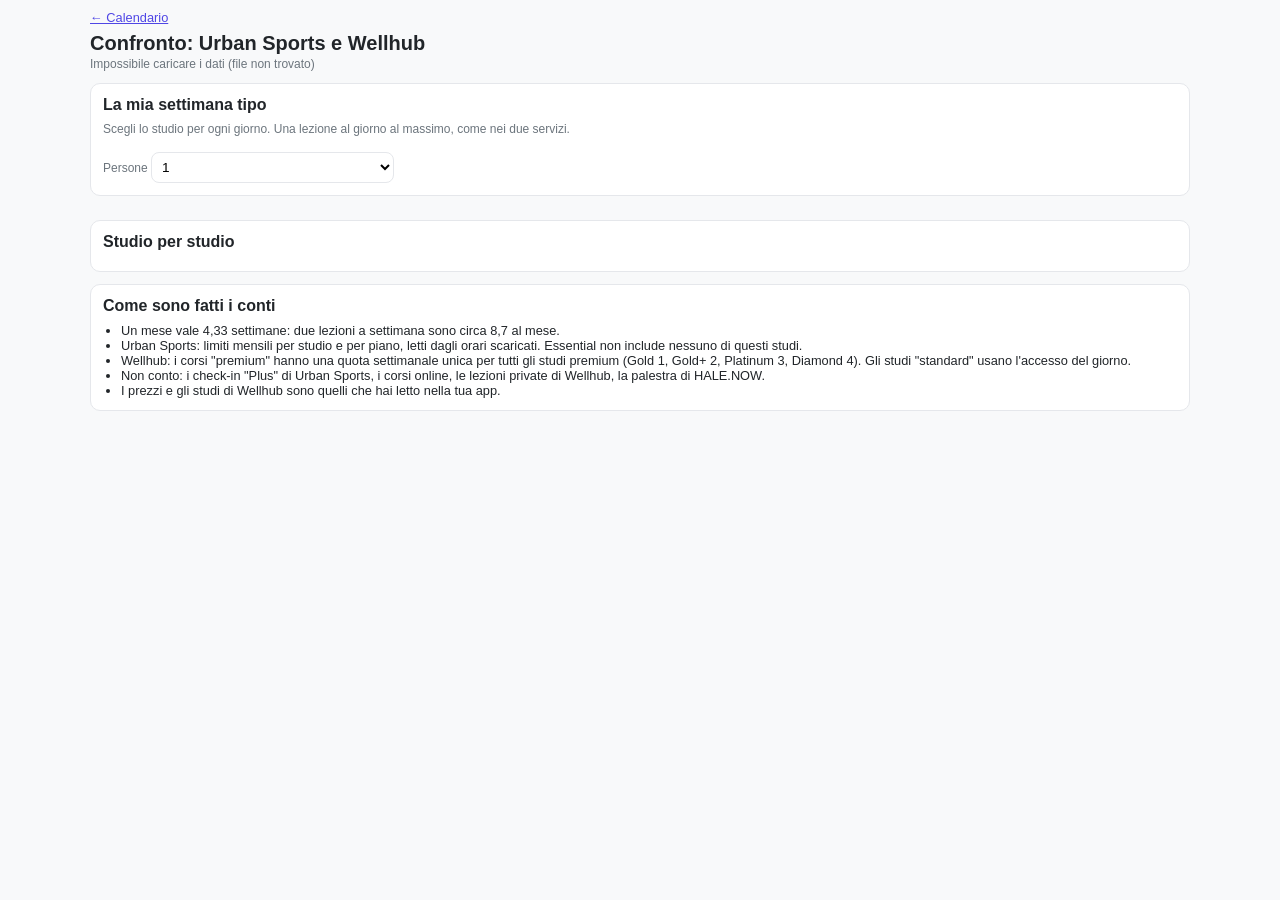
==== confronto.html @ f9402825 "Create confronto.html" ====
<!DOCTYPE html>
<html lang="it">
<head>
<meta charset="UTF-8">
<meta name="robots" content="noindex, nofollow">
<meta name="viewport" content="width=device-width, initial-scale=1">
<title>Confronto abbonamenti</title>
<style>
:root{--bg:#f8f9fa;--card:#fff;--text:#212529;--muted:#6c757d;--primary:#4f46e5;--border:#e5e7eb;--good:#15803d;--bad:#b91c1c;--warn:#b45309}
*{box-sizing:border-box}
body{margin:0;padding:8px 12px 32px;background:var(--bg);color:var(--text);font-family:-apple-system,BlinkMacSystemFont,"Segoe UI",Roboto,Helvetica,Arial,sans-serif}
header,main{max-width:1100px;margin:0 auto}
header a{font-size:.8rem;color:var(--primary)}
h1{font-size:1.25rem;margin:6px 0 2px}
h2{font-size:1rem;margin:0 0 8px}
.meta,.hint{font-size:.75rem;color:var(--muted)}
.card{background:var(--card);border:1px solid var(--border);border-radius:10px;padding:12px;margin-top:12px}
.week{display:grid;grid-template-columns:repeat(auto-fit,minmax(150px,1fr));gap:8px;margin:8px 0}
.week label{font-size:.75rem;color:var(--muted);display:block}
select{width:100%;padding:6px;border:1px solid var(--border);border-radius:8px;font-size:.85rem;background:#fff}
.two{display:grid;grid-template-columns:repeat(auto-fit,minmax(280px,1fr));gap:12px;margin-top:12px}
.res h3{margin:0 0 6px;font-size:1rem}
.big{font-size:1.5rem;font-weight:700}
.res.win{border:2px solid var(--good)}
.res ul{margin:8px 0 0;padding-left:18px;font-size:.82rem}
.warn{color:var(--warn)}.bad{color:var(--bad)}.ok{color:var(--good)}
.verdict{margin-top:12px;font-weight:600}
.scroll{overflow-x:auto}
table{border-collapse:collapse;width:100%;font-size:.8rem}
th,td{border-bottom:1px solid var(--border);padding:6px 8px;text-align:left;white-space:nowrap}
th{background:#f1f5f9}
td.no{color:#b0b4ba}
.notes ul{font-size:.8rem;padding-left:18px;margin:0}
</style>
</head>
<body>
<header>
  <a href="index.html">← Calendario</a>
  <h1>Confronto: Urban Sports e Wellhub</h1>
  <div class="meta" id="meta">Carico i dati…</div>
</header>
<main>
  <section class="card">
    <h2>La mia settimana tipo</h2>
    <div class="hint">Scegli lo studio per ogni giorno. Una lezione al giorno al massimo, come nei due servizi.</div>
    <div class="week" id="week"></div>
    <label class="hint">Persone <select id="people" style="width:auto"><option value="1">1</option><option value="2">2, ognuno con il suo abbonamento</option></select></label>
  </section>
  <section class="two" id="result"></section>
  <div class="verdict" id="verdict"></div>
  <section class="card"><h2>Studio per studio</h2><div class="scroll"><table id="table"></table></div></section>
  <section class="card notes"><h2>Come sono fatti i conti</h2><ul>
    <li>Un mese vale 4,33 settimane: due lezioni a settimana sono circa 8,7 al mese.</li>
    <li>Urban Sports: limiti mensili per studio e per piano, letti dagli orari scaricati. Essential non include nessuno di questi studi.</li>
    <li>Wellhub: i corsi "premium" hanno una quota settimanale unica per tutti gli studi premium (Gold 1, Gold+ 2, Platinum 3, Diamond 4). Gli studi "standard" usano l'accesso del giorno.</li>
    <li>Non conto: i check-in "Plus" di Urban Sports, i corsi online, le lezioni private di Wellhub, la palestra di HALE.NOW.</li>
    <li>I prezzi e gli studi di Wellhub sono quelli che hai letto nella tua app.</li>
  </ul></section>
</main>
<script>
const WPM = 52 / 12, DAYS = ["Lunedì", "Martedì", "Mercoledì", "Giovedì", "Venerdì", "Sabato", "Domenica"];
const $ = id => document.getElementById(id);
const el = (t, c, x) => { const e = document.createElement(t); if (c) e.className = c; if (x !== undefined) e.textContent = x; return e; };
const eur = n => n.toLocaleString("it-IT", { minimumFractionDigits: 2, maximumFractionDigits: 2 }) + " €";
const num = n => n.toLocaleString("it-IT", { maximumFractionDigits: 1 });
const store = {
  get(k, f) { try { const v = localStorage.getItem(k); return v === null ? f : JSON.parse(v); } catch (e) { return f; } },
  set(k, v) { try { localStorage.setItem(k, JSON.stringify(v)); } catch (e) { } }
};
let cfg, venues = {};
let week = store.get("cw", ["", "", "lyra-prenzlauerberg", "", "", "lyra-prenzlauerberg", "halenow-prenzlauer-berg-pilates-reformer"]);
let people = store.get("cp", 1);
const nm = s => (venues[s] || {}).name || s;
const limitOf = (slug, code) => ((venues[slug] || {}).visitLimits || []).find(x => x.name === code);

// Urban Sports: il piano più economico che regge tutti i limiti mensili per studio
function calcUSC(counts) {
  const plans = cfg.usc.plans; let prevFail = [];
  for (let i = 0; i < plans.length; i++) {
    const p = plans[i], fail = [], warn = [];
    for (const [slug, n] of Object.entries(counts)) {
      const lim = limitOf(slug, p.code), monthly = n * WPM;
      if (!lim || !lim.isProvidedByVenue || lim.monthlyLimitVenueAddress == null) { fail.push(`${nm(slug)} non è incluso in ${p.name}`); continue; }
      const cap = lim.monthlyLimitVenueAddress;
      if (cap < 0) continue;
      if (monthly > cap + 1) fail.push(`${nm(slug)}: ${num(monthly)} al mese, limite ${cap}`);
      else if (monthly > cap) warn.push(`${nm(slug)}: ${num(monthly)} al mese e limite ${cap}, in alcuni mesi una lezione in meno`);
    }
    if (!fail.length) return { plan: p, name: p.name, price: p.price, why: i ? [`Non basta ${plans[i - 1].name}: ${prevFail[0]}`] : [], warn };
    prevFail = fail;
  }
  return { none: true, why: prevFail };
}
// Wellhub: piano minimo dello studio più "alto" e quota premium settimanale
function calcWH(counts) {
  const plans = cfg.wellhub.plans, st = cfg.wellhub.studios, why = [], warn = [];
  let minIdx = 0, bind = null, premium = 0;
  for (const [slug, n] of Object.entries(counts)) {
    const s = st[slug];
    if (!s) { warn.push(`${nm(slug)} non è su Wellhub`); continue; }
    const idx = plans.findIndex(p => p.id === s.from);
    if (idx >= minIdx) { minIdx = idx; bind = slug; }
    if (s.type === "premium") premium += n;
    if (s.cap && n * WPM > s.cap) warn.push(`${nm(slug)}: limite ${s.cap} al mese`);
    if (s.note) warn.push(`${nm(slug)}: ${s.note}`);
  }
  if (bind) why.push(`${nm(bind)} è disponibile da ${plans[minIdx].id}`);
  let idx = minIdx;
  while (idx < plans.length && plans[idx].premiumPerWeek < premium) idx++;
  if (idx >= plans.length) return { none: true, why: [`${premium} lezioni premium a settimana sono più della quota di qualsiasi piano`] };
  if (premium) why.push(`${premium} lezion${premium > 1 ? "i" : "e"} premium a settimana: quota unica per tutti gli studi premium${idx > minIdx ? `, serve almeno ${plans[idx].id}` : ""}`);
  return { plan: plans[idx], name: plans[idx].id, price: plans[idx].price, why, warn };
}
function card(title, r, perMonth, win) {
  const c = el("section", "card res" + (win ? " win" : ""));
  c.appendChild(el("h3", null, title));
  if (r.none) { c.appendChild(el("div", "bad", "Nessun piano copre questa settimana")); }
  else {
    c.appendChild(el("div", "big", `${r.name}: ${eur(r.price * people)}`));
    c.appendChild(el("div", "hint", `al mese${people > 1 ? `, ${people} × ${eur(r.price)}` : ""} · ${eur(r.price / perMonth)} a lezione · ${num(perMonth)} lezioni al mese`));
  }
  const ul = el("ul");
  r.why.forEach(t => ul.appendChild(el("li", null, t)));
  (r.warn || []).forEach(t => ul.appendChild(el("li", "warn", t)));
  if (ul.children.length) c.appendChild(ul);
  return c;
}
function render() {
  const counts = {};
  week.forEach(s => { if (s) counts[s] = (counts[s] || 0) + 1; });
  const total = week.filter(Boolean).length, res = $("result"), v = $("verdict");
  res.innerHTML = ""; v.textContent = ""; v.className = "verdict";
  if (!total) { res.appendChild(el("p", "hint", "Scegli almeno un giorno per vedere il confronto.")); return; }
  const perMonth = total * WPM, u = calcUSC(counts), w = calcWH(counts);
  const best = !u.none && !w.none ? (u.price < w.price ? "u" : w.price < u.price ? "w" : "") : (u.none ? (w.none ? "" : "w") : "u");
  res.append(card("Urban Sports", u, perMonth, best === "u"), card("Wellhub", w, perMonth, best === "w"));
  if (!u.none && !w.none && best) {
    const d = Math.abs(u.price - w.price) * people;
    v.textContent = `Costa meno ${best === "u" ? "Urban Sports" : "Wellhub"}: ${eur(d)} in meno al mese, ${eur(d * 12)} all'anno.`;
  } else if (best) v.textContent = `Con questa settimana solo ${best === "u" ? "Urban Sports" : "Wellhub"} copre tutto.`;
}
function buildTable() {
  const st = cfg.wellhub.studios, plans = cfg.wellhub.plans, t = $("table");
  const price = s => plans.find(p => p.id === st[s].from).price;
  const slugs = Object.keys(st).sort((a, b) => price(a) - price(b) || nm(a).localeCompare(nm(b)));
  const head = el("tr"); ["Studio", "Wellhub", ...cfg.usc.plans.map(p => "USC " + p.name)].forEach(h => head.appendChild(el("th", null, h)));
  t.appendChild(head);
  slugs.forEach(s => {
    const tr = el("tr"), w = st[s];
    tr.appendChild(el("td", null, nm(s)));
    tr.appendChild(el("td", null, `${w.from} (${eur(price(s))}) · ${w.type === "premium" ? "premium, 1 a settimana in comune" : "1 al giorno"}${w.cap ? `, max ${w.cap} al mese` : ""}`));
    cfg.usc.plans.forEach(p => {
      const lim = limitOf(s, p.code), ok = lim && lim.isProvidedByVenue && lim.monthlyLimitVenueAddress != null;
      tr.appendChild(el("td", ok ? null : "no", ok ? (lim.monthlyLimitVenueAddress < 0 ? "senza limite" : `${lim.monthlyLimitVenueAddress} al mese`) : "non incluso"));
    });
    t.appendChild(tr);
  });
}
async function init() {
  try {
    const [c, d] = await Promise.all([fetch("confronto.json", { cache: "no-cache" }), fetch("data/corsi.json", { cache: "no-cache" })]);
    if (!c.ok || !d.ok) throw new Error("file non trovato");
    cfg = await c.json(); venues = (await d.json()).venues || {};
  } catch (e) { $("meta").textContent = "Impossibile caricare i dati (" + e.message + ")"; return; }
  $("meta").textContent = cfg.nota;
  const slugs = Object.keys(cfg.wellhub.studios).sort((a, b) => nm(a).localeCompare(nm(b)));
  const box = $("week");
  DAYS.forEach((day, i) => {
    const w = el("div"), l = el("label", null, day), s = el("select");
    s.appendChild(new Option("— nessuna lezione —", ""));
    slugs.forEach(sl => s.appendChild(new Option(nm(sl), sl)));
    s.value = week[i] || "";
    s.onchange = () => { week[i] = s.value; store.set("cw", week); render(); };
    w.append(l, s); box.appendChild(w);
  });
  $("people").value = String(people);
  $("people").onchange = e => { people = Number(e.target.value); store.set("cp", people); render(); };
  buildTable(); render();
}
init();
</script>
</body>
</html>
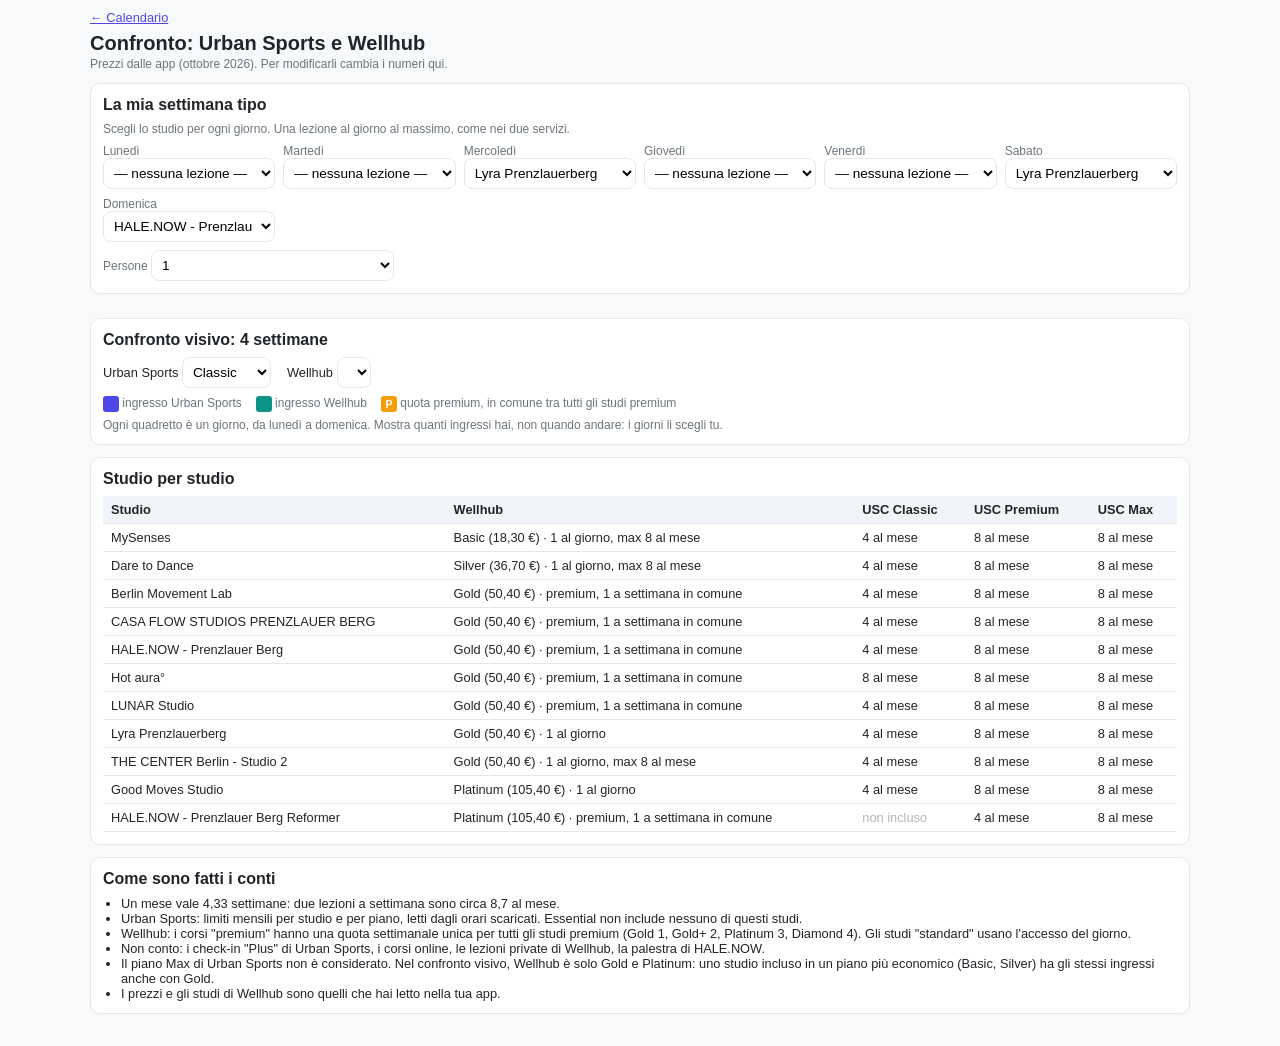
==== commit e7bfc9c0: "Update confronto.html" ====
--- a/confronto.html
+++ b/confronto.html
@@ -31,6 +31,20 @@
 th{background:#f1f5f9}
 td.no{color:#b0b4ba}
 .notes ul{font-size:.8rem;padding-left:18px;margin:0}
+.vzbar{display:flex;gap:16px;flex-wrap:wrap;font-size:.8rem;margin-bottom:8px}
+.vzbar select{width:auto}
+.legend{display:flex;gap:14px;flex-wrap:wrap;font-size:.75rem;color:var(--muted);margin-bottom:6px;align-items:center}
+.legend .sq{display:inline-flex;vertical-align:middle}
+.vz{border-top:1px solid var(--border);padding:8px 0}
+.vz-name{font-weight:600;font-size:.85rem;margin-bottom:4px}
+.vzr{display:grid;grid-template-columns:130px 1fr;align-items:center;gap:6px;margin:3px 0;font-size:.75rem}
+.weeks{display:flex;gap:10px;flex-wrap:wrap}
+.wk{display:flex;gap:2px}
+.sq{width:16px;height:16px;border-radius:3px;background:#eef0f3;font-size:.65rem;font-weight:700;display:flex;align-items:center;justify-content:center;color:#fff}
+.sq.u{background:#4f46e5}.sq.w{background:#0d9488}.sq.p{background:#f59e0b}
+.dh{width:16px;text-align:center;font-size:.65rem;color:var(--muted)}
+.nota{color:#9aa0a6;font-style:italic}
+@media(max-width:600px){.sq,.dh{width:11px}.sq{height:11px}.vzr{grid-template-columns:1fr}}
 </style>
 </head>
 <body>
@@ -48,12 +62,27 @@
   </section>
   <section class="two" id="result"></section>
   <div class="verdict" id="verdict"></div>
+  <section class="card">
+    <h2>Confronto visivo: 4 settimane</h2>
+    <div class="vzbar">
+      <label>Urban Sports <select id="vu"></select></label>
+      <label>Wellhub <select id="vw"></select></label>
+    </div>
+    <div class="legend">
+      <span><span class="sq u"></span> ingresso Urban Sports</span>
+      <span><span class="sq w"></span> ingresso Wellhub</span>
+      <span><span class="sq p">P</span> quota premium, in comune tra tutti gli studi premium</span>
+    </div>
+    <div class="hint">Ogni quadretto è un giorno, da lunedì a domenica. Mostra quanti ingressi hai, non quando andare: i giorni li scegli tu.</div>
+    <div id="viz"></div>
+  </section>
   <section class="card"><h2>Studio per studio</h2><div class="scroll"><table id="table"></table></div></section>
   <section class="card notes"><h2>Come sono fatti i conti</h2><ul>
     <li>Un mese vale 4,33 settimane: due lezioni a settimana sono circa 8,7 al mese.</li>
     <li>Urban Sports: limiti mensili per studio e per piano, letti dagli orari scaricati. Essential non include nessuno di questi studi.</li>
     <li>Wellhub: i corsi "premium" hanno una quota settimanale unica per tutti gli studi premium (Gold 1, Gold+ 2, Platinum 3, Diamond 4). Gli studi "standard" usano l'accesso del giorno.</li>
     <li>Non conto: i check-in "Plus" di Urban Sports, i corsi online, le lezioni private di Wellhub, la palestra di HALE.NOW.</li>
+    <li>Il piano Max di Urban Sports non è considerato. Nel confronto visivo, Wellhub è solo Gold e Platinum: uno studio incluso in un piano più economico (Basic, Silver) ha gli stessi ingressi anche con Gold.</li>
     <li>I prezzi e gli studi di Wellhub sono quelli che hai letto nella tua app.</li>
   </ul></section>
 </main>
@@ -156,6 +185,59 @@
     t.appendChild(tr);
   });
 }
+// ---------- confronto visivo ----------
+const ORDER = [2, 1, 3, 0, 4, 5, 6], DL = ["L", "M", "M", "G", "V", "S", "D"];   // mercoledì, martedì, giovedì, lunedì...
+let vu = store.get("vu", "M"), vw = store.get("vw", "Gold");
+const unlimited = () => [0, 1, 2, 3].map(() => [0, 1, 2, 3, 4, 5, 6]);
+// ingressi al mese distribuiti sulle 4 settimane: 4 = un mercoledì a settimana, 8 = martedì e mercoledì
+const pattern = n => [0, 1, 2, 3].map(w => ORDER.slice(0, Math.min(7, Math.floor(n / 4) + (w < n % 4 ? 1 : 0))));
+function weeksEl(days, cls, label) {
+  const wrap = el("div", "weeks");
+  days.forEach(set => {
+    const wk = el("div", "wk");
+    for (let d = 0; d < 7; d++) { const on = set.includes(d), q = el("span", "sq" + (on ? " " + cls : "")); if (on && label) q.textContent = label; wk.appendChild(q); }
+    wrap.appendChild(wk);
+  });
+  return wrap;
+}
+function buildViz() {
+  const box = $("viz"), st = cfg.wellhub.studios, plans = cfg.wellhub.plans;
+  box.innerHTML = "";
+  const pIdx = plans.findIndex(p => p.id === vw), up = cfg.usc.plans.find(p => p.code === vu);
+  const price = s => plans.find(p => p.id === st[s].from).price;
+  const row = (label, content) => { const r = el("div", "vzr"); r.append(el("div", null, label), content); return r; };
+  const head = el("div", "weeks");
+  for (let w = 0; w < 4; w++) { const wk = el("div", "wk"); DL.forEach(l => wk.appendChild(el("span", "dh", l))); head.appendChild(wk); }
+  box.appendChild(row("", head));
+  Object.keys(st).sort((a, b) => price(a) - price(b) || nm(a).localeCompare(nm(b))).forEach(slug => {
+    const s = st[slug], blk = el("div", "vz");
+    blk.appendChild(el("div", "vz-name", nm(slug)));
+    // Urban Sports
+    const lim = limitOf(slug, vu), ok = lim && lim.isProvidedByVenue && lim.monthlyLimitVenueAddress != null;
+    if (ok) blk.appendChild(row(`Urban Sports`, weeksEl(lim.monthlyLimitVenueAddress < 0 ? unlimited() : pattern(lim.monthlyLimitVenueAddress), "u")));
+    else {
+      const first = cfg.usc.plans.find(p => { const l = limitOf(slug, p.code); return l && l.isProvidedByVenue && l.monthlyLimitVenueAddress != null; });
+      blk.appendChild(row("Urban Sports", el("span", "nota", `non incluso in ${up.name}${first ? ` (da ${first.name})` : ""}`)));
+    }
+    // Wellhub
+    const sIdx = plans.findIndex(p => p.id === s.from), label = "Wellhub" + (sIdx < pIdx ? ` (${s.from})` : "");
+    if (sIdx > pIdx) blk.appendChild(row("Wellhub", el("span", "nota", `non incluso in ${vw} (da ${s.from})`)));
+    else if (s.type === "premium") blk.appendChild(row(label, weeksEl(Array(4).fill(ORDER.slice(0, plans[pIdx].premiumPerWeek)), "p", "P")));
+    else blk.appendChild(row(label, weeksEl(s.cap ? pattern(s.cap) : unlimited(), "w")));
+    box.appendChild(blk);
+  });
+}
+function initViz() {
+  const su = $("vu"), sw = $("vw");
+  cfg.usc.plans.forEach(p => su.appendChild(new Option(p.name, p.code)));
+  cfg.wellhub.visual.forEach(id => sw.appendChild(new Option(id, id)));
+  if (!cfg.usc.plans.some(p => p.code === vu)) vu = cfg.usc.plans[0].code;
+  if (!cfg.wellhub.visual.includes(vw)) vw = cfg.wellhub.visual[0];
+  su.value = vu; sw.value = vw;
+  su.onchange = () => { vu = su.value; store.set("vu", vu); buildViz(); };
+  sw.onchange = () => { vw = sw.value; store.set("vw", vw); buildViz(); };
+  buildViz();
+}
 async function init() {
   try {
     const [c, d] = await Promise.all([fetch("confronto.json", { cache: "no-cache" }), fetch("data/corsi.json", { cache: "no-cache" })]);
@@ -175,7 +257,7 @@
   });
   $("people").value = String(people);
   $("people").onchange = e => { people = Number(e.target.value); store.set("cp", people); render(); };
-  buildTable(); render();
+  buildTable(); initViz(); render();
 }
 init();
 </script>
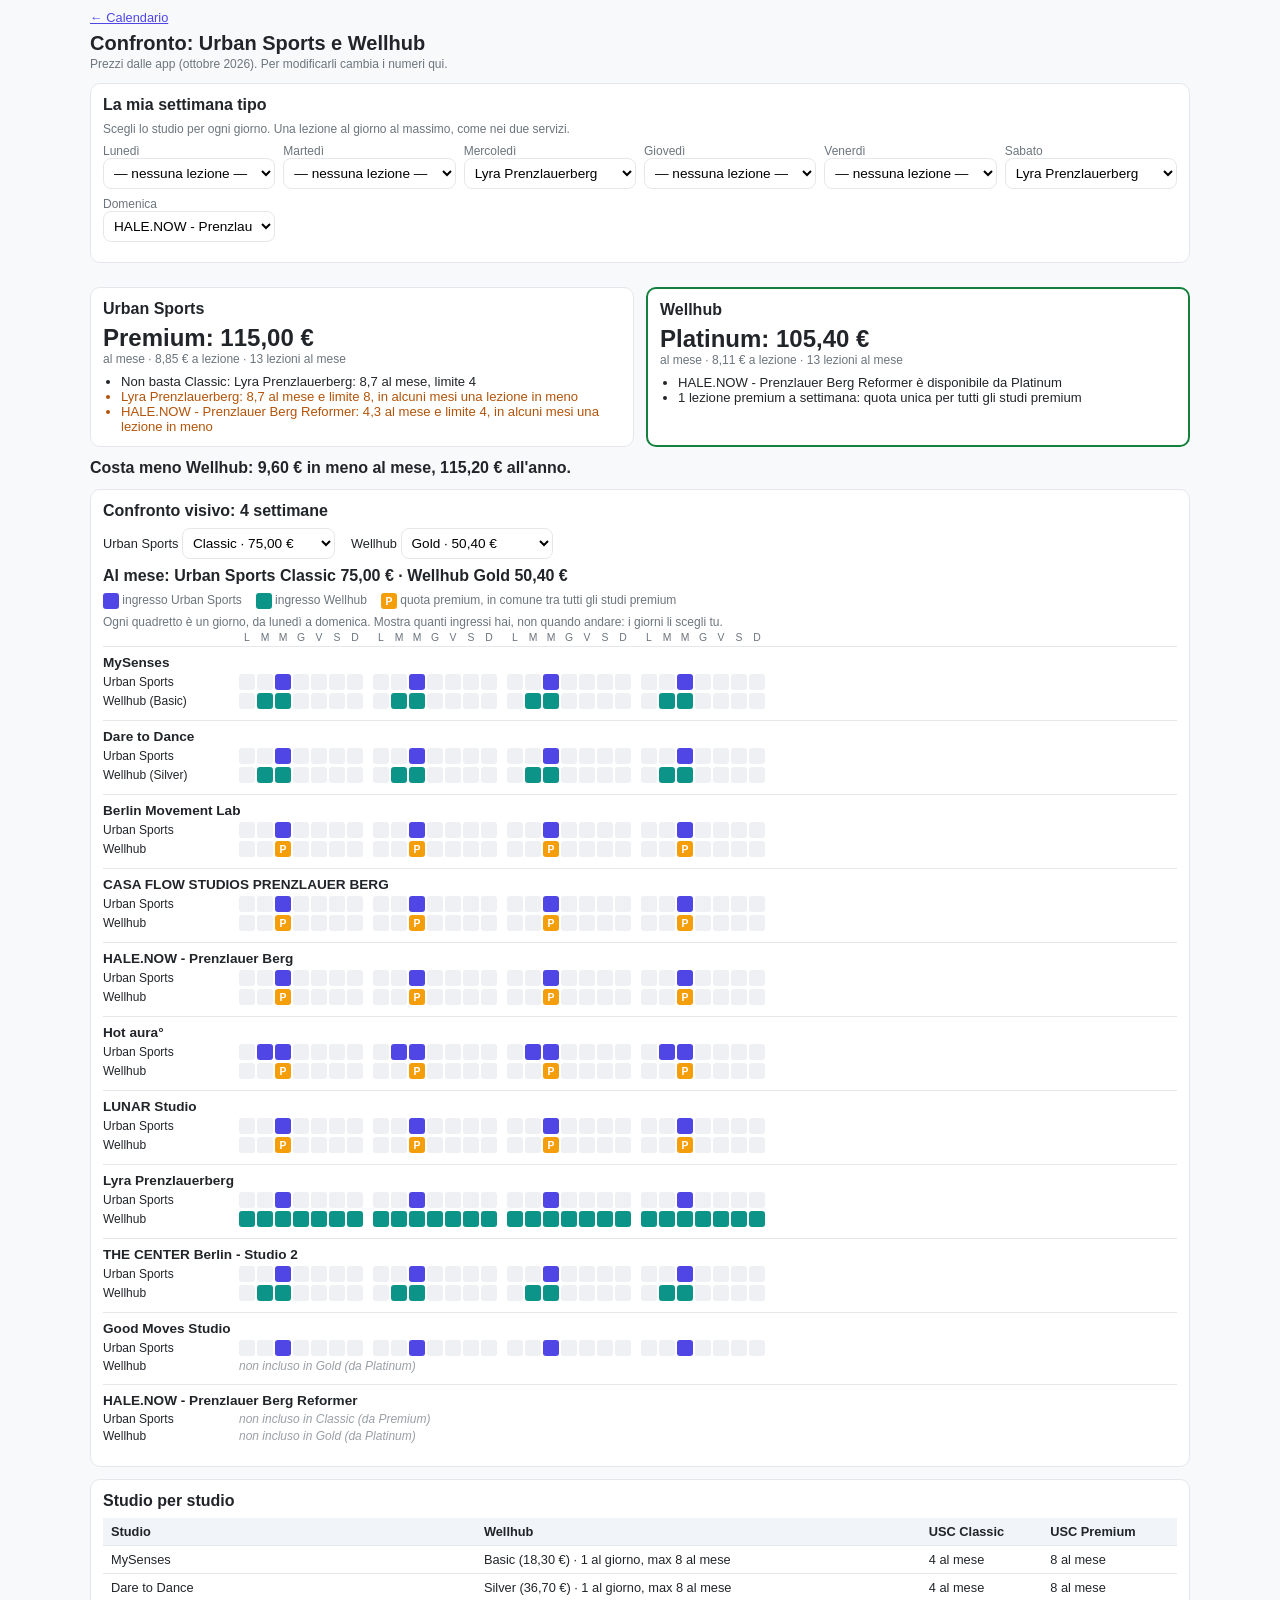
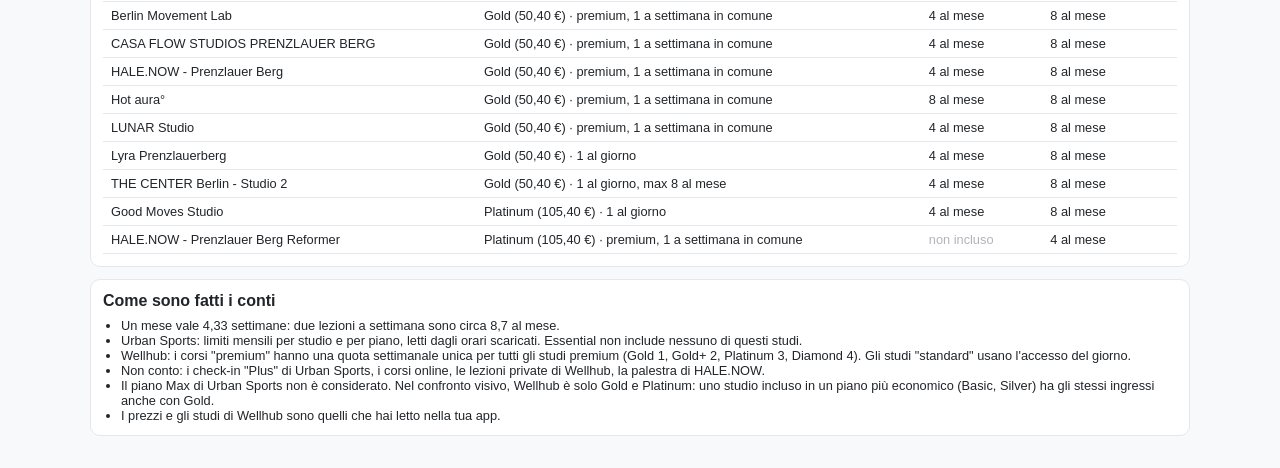
==== commit 2e56ecd6: "Update confronto.html" ====
--- a/confronto.html
+++ b/confronto.html
@@ -58,7 +58,6 @@
     <h2>La mia settimana tipo</h2>
     <div class="hint">Scegli lo studio per ogni giorno. Una lezione al giorno al massimo, come nei due servizi.</div>
     <div class="week" id="week"></div>
-    <label class="hint">Persone <select id="people" style="width:auto"><option value="1">1</option><option value="2">2, ognuno con il suo abbonamento</option></select></label>
   </section>
   <section class="two" id="result"></section>
   <div class="verdict" id="verdict"></div>
@@ -68,6 +67,7 @@
       <label>Urban Sports <select id="vu"></select></label>
       <label>Wellhub <select id="vw"></select></label>
     </div>
+    <div class="verdict" id="vprice" style="margin:0 0 8px"></div>
     <div class="legend">
       <span><span class="sq u"></span> ingresso Urban Sports</span>
       <span><span class="sq w"></span> ingresso Wellhub</span>
@@ -98,7 +98,7 @@
 };
 let cfg, venues = {};
 let week = store.get("cw", ["", "", "lyra-prenzlauerberg", "", "", "lyra-prenzlauerberg", "halenow-prenzlauer-berg-pilates-reformer"]);
-let people = store.get("cp", 1);
+const people = 1;
 const nm = s => (venues[s] || {}).name || s;
 const limitOf = (slug, code) => ((venues[slug] || {}).visitLimits || []).find(x => x.name === code);
 
@@ -204,6 +204,7 @@
   const box = $("viz"), st = cfg.wellhub.studios, plans = cfg.wellhub.plans;
   box.innerHTML = "";
   const pIdx = plans.findIndex(p => p.id === vw), up = cfg.usc.plans.find(p => p.code === vu);
+  $("vprice").textContent = `Al mese: Urban Sports ${up.name} ${eur(up.price)} · Wellhub ${vw} ${eur(plans[pIdx].price)}`;
   const price = s => plans.find(p => p.id === st[s].from).price;
   const row = (label, content) => { const r = el("div", "vzr"); r.append(el("div", null, label), content); return r; };
   const head = el("div", "weeks");
@@ -229,8 +230,8 @@
 }
 function initViz() {
   const su = $("vu"), sw = $("vw");
-  cfg.usc.plans.forEach(p => su.appendChild(new Option(p.name, p.code)));
-  cfg.wellhub.visual.forEach(id => sw.appendChild(new Option(id, id)));
+  cfg.usc.plans.forEach(p => su.appendChild(new Option(`${p.name} · ${eur(p.price)}`, p.code)));
+  cfg.wellhub.visual.forEach(id => sw.appendChild(new Option(`${id} · ${eur(cfg.wellhub.plans.find(p => p.id === id).price)}`, id)));
   if (!cfg.usc.plans.some(p => p.code === vu)) vu = cfg.usc.plans[0].code;
   if (!cfg.wellhub.visual.includes(vw)) vw = cfg.wellhub.visual[0];
   su.value = vu; sw.value = vw;
@@ -255,8 +256,6 @@
     s.onchange = () => { week[i] = s.value; store.set("cw", week); render(); };
     w.append(l, s); box.appendChild(w);
   });
-  $("people").value = String(people);
-  $("people").onchange = e => { people = Number(e.target.value); store.set("cp", people); render(); };
   buildTable(); initViz(); render();
 }
 init();
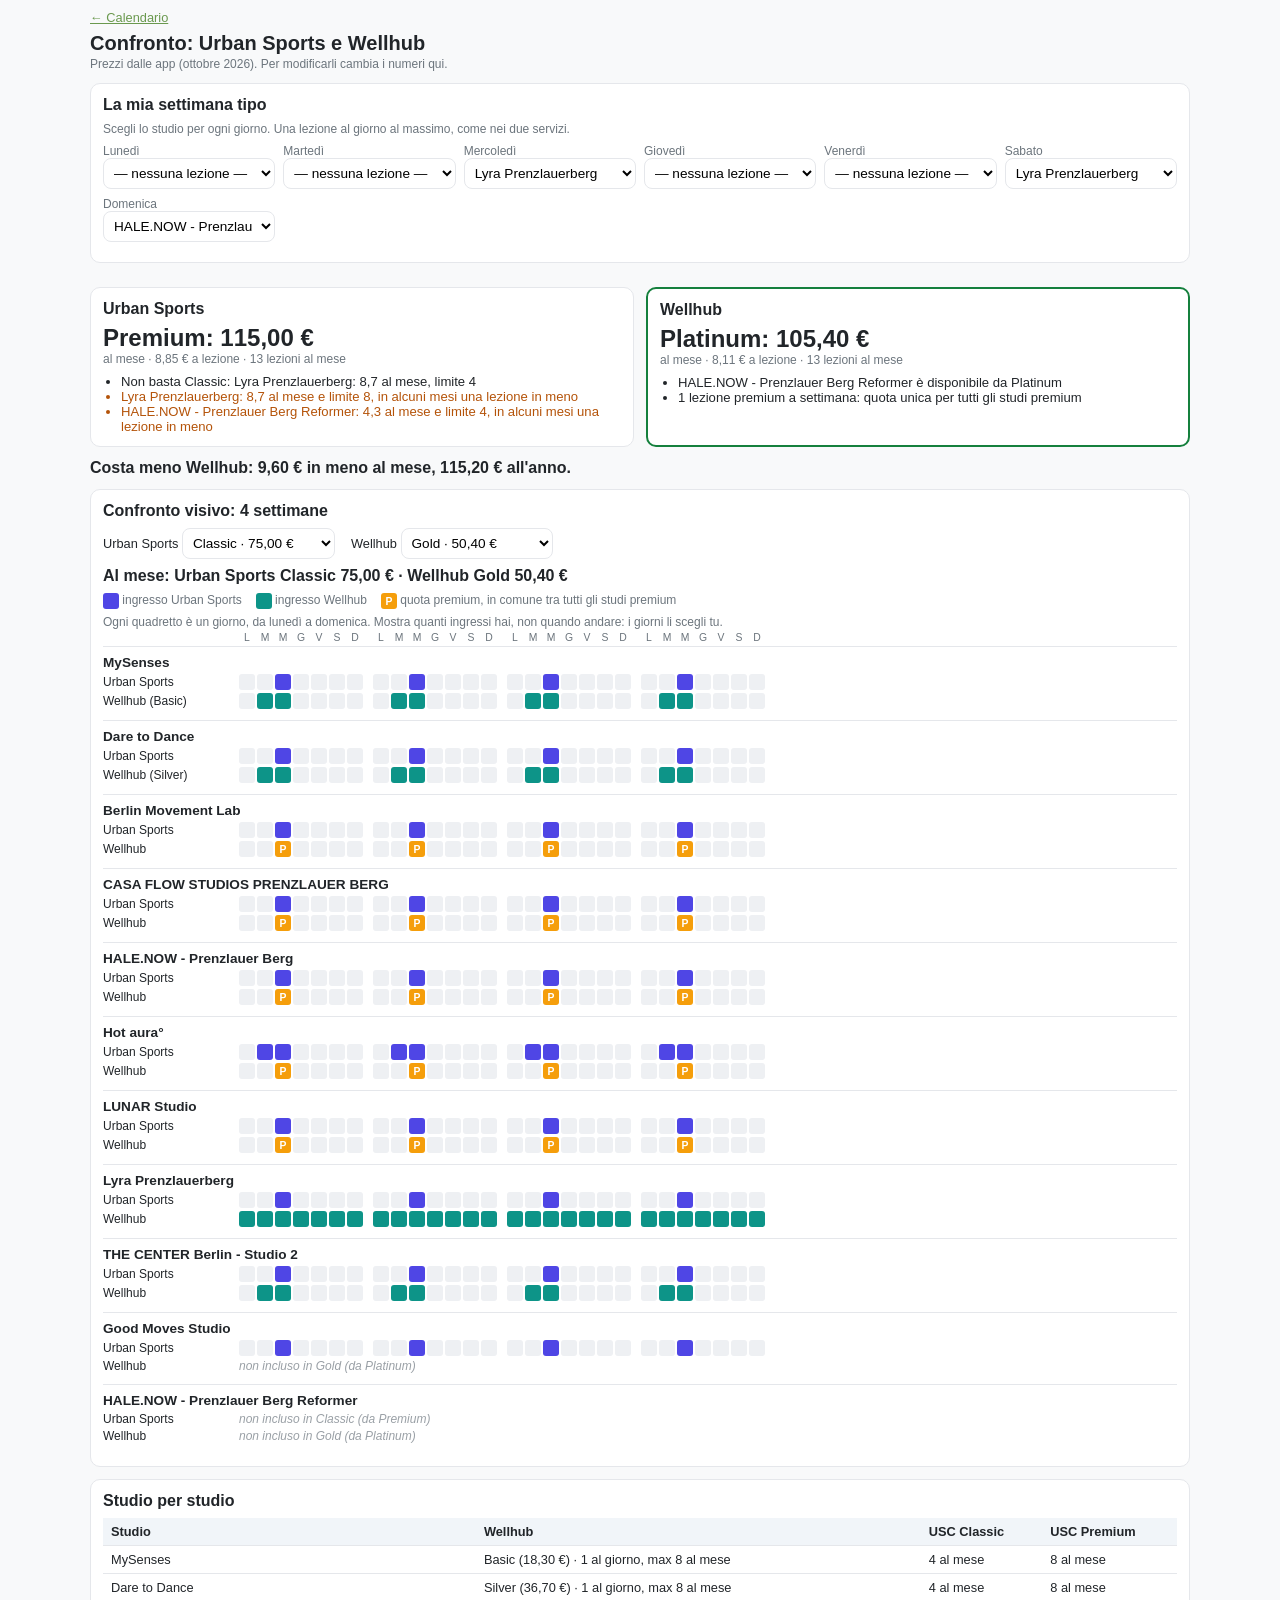
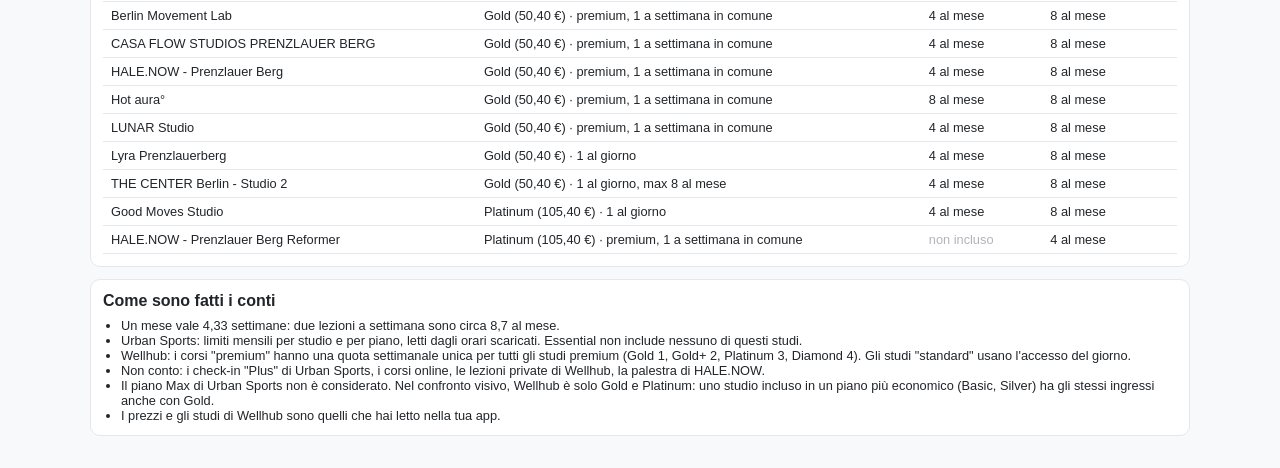
==== commit 43c1e6c7: "Colore salvia; telefono: icona app accanto al cuore, a fine giornata si apre sull'ultima lezione Co-" ====
--- a/confronto.html
+++ b/confronto.html
@@ -6,7 +6,7 @@
 <meta name="viewport" content="width=device-width, initial-scale=1">
 <title>Confronto abbonamenti</title>
 <style>
-:root{--bg:#f8f9fa;--card:#fff;--text:#212529;--muted:#6c757d;--primary:#4f46e5;--border:#e5e7eb;--good:#15803d;--bad:#b91c1c;--warn:#b45309}
+:root{--bg:#f8f9fa;--card:#fff;--text:#212529;--muted:#6c757d;--primary:#6a994e;--border:#e5e7eb;--good:#15803d;--bad:#b91c1c;--warn:#b45309}
 *{box-sizing:border-box}
 body{margin:0;padding:8px 12px 32px;background:var(--bg);color:var(--text);font-family:-apple-system,BlinkMacSystemFont,"Segoe UI",Roboto,Helvetica,Arial,sans-serif}
 header,main{max-width:1100px;margin:0 auto}
